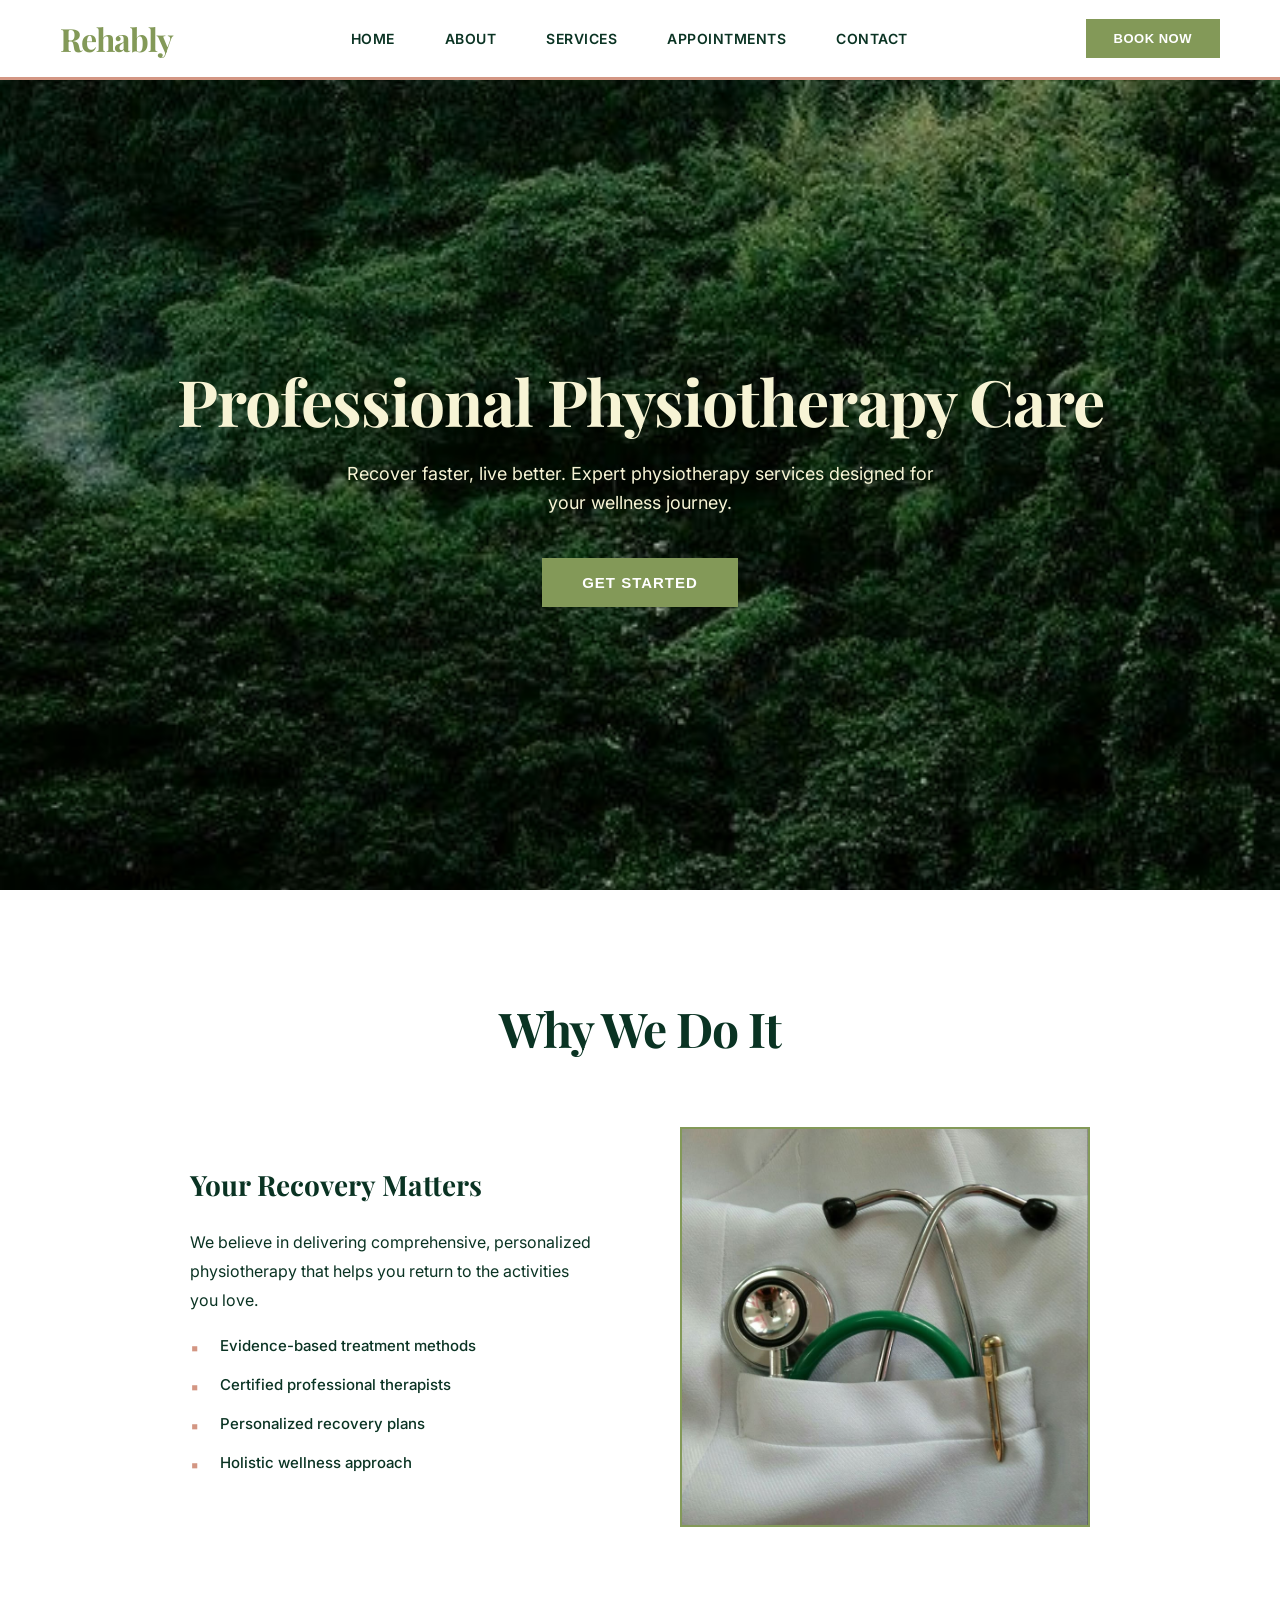
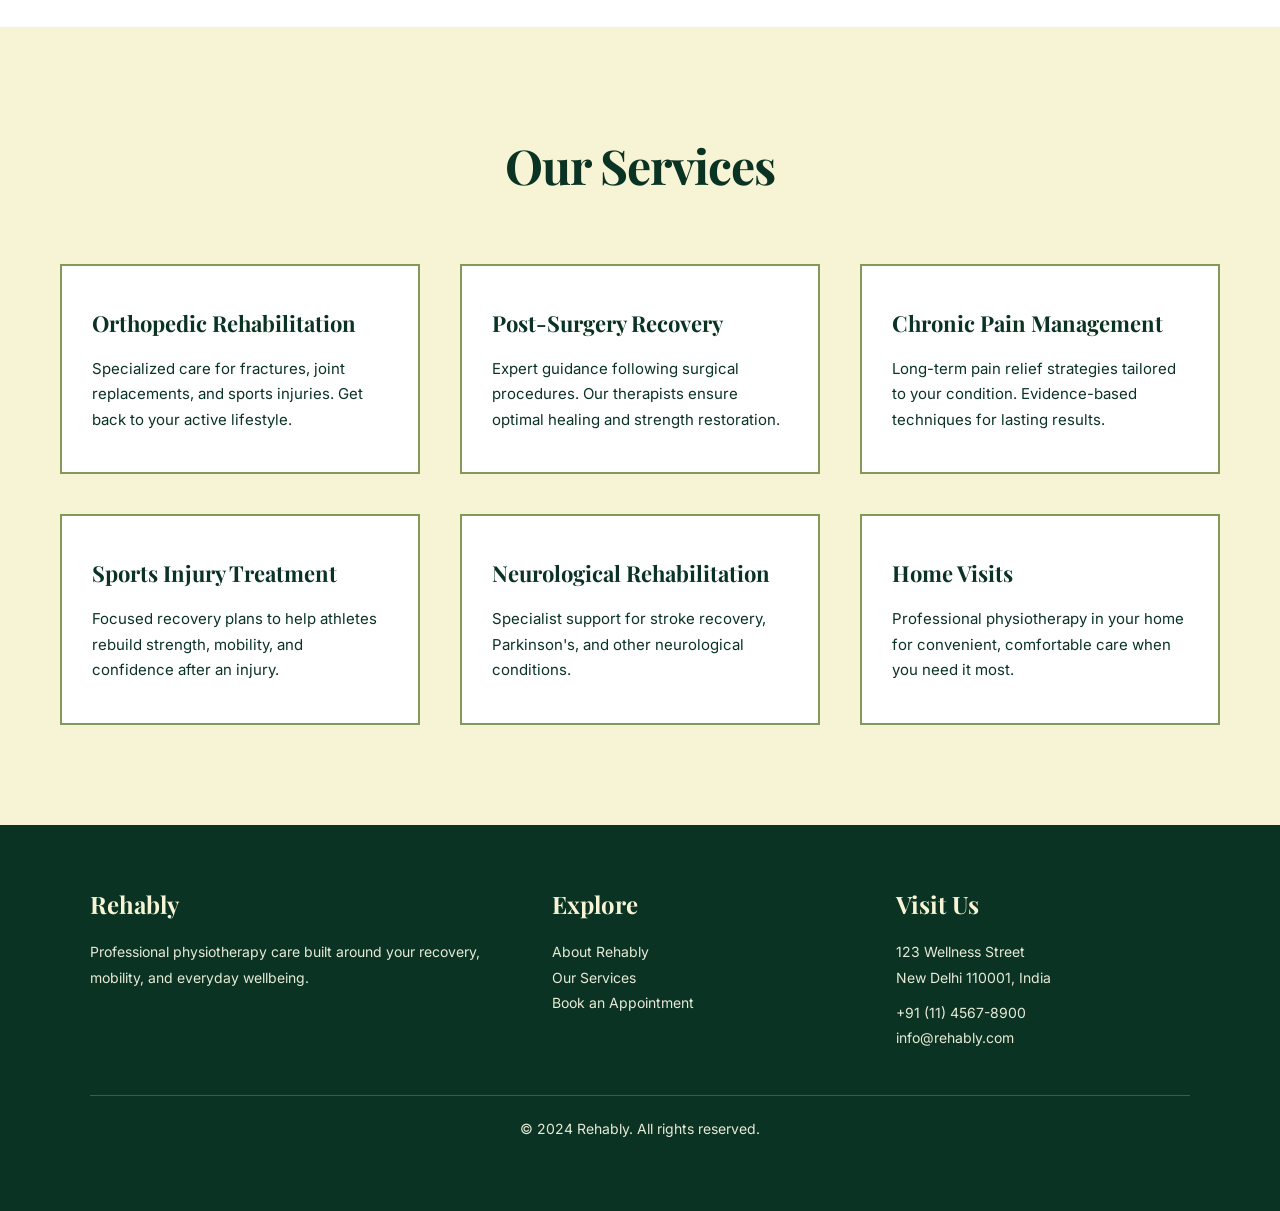
==== index.html @ 521dda72 "first commit" ====
<!DOCTYPE html>
<html lang="en">
<head>
    <meta charset="UTF-8">
    <meta name="viewport" content="width=device-width, initial-scale=1.0">
    <title>Rehably - Professional Physiotherapy</title>
    <link href="https://fonts.googleapis.com/css2?family=Playfair+Display:wght@700&family=Inter:wght@400;600&display=swap" rel="stylesheet">
    <style>
        * {
            margin: 0;
            padding: 0;
            box-sizing: border-box;
        }

        :root {
            --primary: #839958;
            --secondary: #d39683;
            --text: #0a3323;
            --bg: #f7f4d5;
            --white: #ffffff;
        }

        body {
            font-family: 'Inter', sans-serif;
            color: var(--text);
            background: var(--white);
            line-height: 1.6;
        }

        /* NAVBAR */
        .navbar {
            height: 80px;
            display: flex;
            align-items: center;
            justify-content: space-between;
            padding: 0 60px;
            background: var(--white);
            position: relative;
            border-bottom: 3px solid var(--secondary);
        }

        .logo {
            font-family: 'Playfair Display', serif;
            font-size: 32px;
            font-weight: 700;
            color: var(--primary);
            letter-spacing: -1px;
        }

        .nav-links {
            display: flex;
            gap: 50px;
            list-style: none;
        }

        .nav-links a {
            text-decoration: none;
            color: var(--text);
            font-size: 14px;
            font-weight: 600;
            letter-spacing: 0.5px;
            transition: color 0.3s ease;
            text-transform: uppercase;
        }

        .nav-links a:hover {
            color: var(--primary);
        }

        .nav-btn {
            background: var(--primary);
            color: var(--white);
            border: none;
            padding: 12px 28px;
            font-size: 13px;
            font-weight: 600;
            letter-spacing: 0.5px;
            cursor: pointer;
            transition: background 0.3s ease;
            text-transform: uppercase;
        }

        .nav-btn:hover {
            background: #6b8045;
        }

        /* HERO SECTION */
        .hero {
            height: 90vh;
            background: url('image.jpg') center/cover no-repeat;
            display: flex;
            align-items: center;
            justify-content: center;
            text-align: center;
            padding: 0 60px;
        }

        .hero-content h1 {
            font-family: 'Playfair Display', serif;
            font-size: 64px;
            color: var(--bg);
            margin-bottom: 20px;
            font-weight: 700;
            line-height: 1.2;
            letter-spacing: -1px;
        }

        .hero-content p {
            font-size: 18px;
            color: var(--bg);
            margin-bottom: 40px;
            max-width: 600px;
            margin-left: auto;
            margin-right: auto;
            font-weight: 400;
        }

        .hero-btn {
            background: var(--primary);
            color: var(--white);
            border: none;
            padding: 16px 40px;
            font-size: 15px;
            font-weight: 600;
            cursor: pointer;
            transition: background 0.3s ease;
            text-transform: uppercase;
            letter-spacing: 1px;
        }

        .hero-btn:hover {
            background: #6b8045;
        }

        /* WHY WE DO IT */
        .why-section {
            padding: 100px 60px;
            background: var(--white);
        }

        .section-title {
            font-family: 'Playfair Display', serif;
            font-size: 48px;
            color: var(--text);
            margin-bottom: 60px;
            text-align: center;
            font-weight: 700;
            letter-spacing: -1px;
        }

        .why-content {
            max-width: 900px;
            margin: 0 auto;
            display: grid;
            grid-template-columns: 1fr 1fr;
            gap: 80px;
            align-items: center;
        }

        .why-text h3 {
            font-size: 28px;
            color: var(--text);
            margin-bottom: 20px;
            font-weight: 700;
            font-family: 'Playfair Display', serif;
        }

        .why-text p {
            font-size: 16px;
            color: var(--text);
            margin-bottom: 20px;
            line-height: 1.8;
        }

        .why-benefits {
            list-style: none;
        }

        .why-benefits li {
            font-size: 15px;
            color: var(--text);
            margin-bottom: 15px;
            padding-left: 30px;
            position: relative;
            font-weight: 500;
        }

        .why-benefits li:before {
            content: "▪";
            position: absolute;
            left: 0;
            color: var(--secondary);
            font-size: 18px;
        }

        .why-image {
            width: 100%;
            height: 400px;
            background: url('image2.jpg') center/cover no-repeat;
            border: 2px solid var(--primary);
        }

        /* SERVICES SECTION */
        .services-section {
            padding: 100px 60px;
            background: var(--bg);
        }

        .services-grid {
            max-width: 1200px;
            margin: 0 auto;
            display: grid;
            grid-template-columns: repeat(3, 1fr);
            gap: 40px;
        }

        .service-card {
            background: var(--white);
            padding: 40px 30px;
            border: 2px solid var(--primary);
            transition: all 0.3s ease;
        }

        .service-card:hover {
            background: var(--primary);
            color: var(--white);
            transform: translateY(-5px);
        }

        .service-card h3 {
            font-family: 'Playfair Display', serif;
            font-size: 22px;
            margin-bottom: 15px;
            font-weight: 700;
            color: var(--text);
        }

        .service-card p {
            font-size: 15px;
            line-height: 1.7;
        }

        .service-card:hover h3,
        .service-card:hover p {
            color: var(--white);
        }

        /* FOOTER */
        .footer {
            padding: 60px;
            background: var(--text);
            color: var(--white);
        }

        .footer-content {
            max-width: 1100px;
            margin: 0 auto;
            display: grid;
            grid-template-columns: 1.4fr 1fr 1fr;
            gap: 50px;
            text-align: left;
        }

        .footer h3 {
            font-family: 'Playfair Display', serif;
            font-size: 24px;
            color: var(--bg);
            margin-bottom: 16px;
        }

        .footer p,
        .footer a {
            font-size: 14px;
            color: #e7ead6;
            line-height: 1.8;
        }

        .footer a {
            display: block;
            text-decoration: none;
        }

        .footer a:hover {
            color: var(--secondary);
        }

        .footer-bottom {
            max-width: 1100px;
            margin: 35px auto 0;
            padding-top: 20px;
            border-top: 1px solid rgba(255, 255, 255, 0.2);
            text-align: center;
        }

        .footer p {
            font-size: 14px;
            margin-bottom: 10px;
        }

        /* RESPONSIVE */
        @media (max-width: 768px) {
            .navbar {
                padding: 0 30px;
                height: 60px;
            }

            .logo {
                font-size: 24px;
            }

            .nav-links {
                gap: 20px;
            }

            .hero-content h1 {
                font-size: 42px;
            }

            .hero-content p {
                font-size: 16px;
            }

            .why-content {
                grid-template-columns: 1fr;
                gap: 40px;
            }

            .services-grid {
                grid-template-columns: 1fr;
                padding: 30px;
            }

            .footer-content {
                grid-template-columns: 1fr;
                gap: 25px;
            }
        }
    </style>
</head>
<body>

    <!-- NAVBAR -->
    <nav class="navbar">
        <div class="logo">Rehably</div>
        <ul class="nav-links">
            <li><a href="index.html">Home</a></li>
            <li><a href="about.html">About</a></li>
            <li><a href="services.html">Services</a></li>
            <li><a href="appointments.html">Appointments</a></li>
            <li><a href="contact.html">Contact</a></li>
        </ul>
        <button class="nav-btn">Book Now</button>
    </nav>

    <!-- HERO SECTION -->
    <section class="hero">
        <div class="hero-content">
            <h1>Professional Physiotherapy Care</h1>
            <p>Recover faster, live better. Expert physiotherapy services designed for your wellness journey.</p>
            <button class="hero-btn">Get Started</button>
        </div>
    </section>

    <!-- WHY WE DO IT SECTION -->
    <section class="why-section">
        <h2 class="section-title">Why We Do It</h2>
        <div class="why-content">
            <div class="why-text">
                <h3>Your Recovery Matters</h3>
                <p>We believe in delivering comprehensive, personalized physiotherapy that helps you return to the activities you love.</p>
                <ul class="why-benefits">
                    <li>Evidence-based treatment methods</li>
                    <li>Certified professional therapists</li>
                    <li>Personalized recovery plans</li>
                    <li>Holistic wellness approach</li>
                </ul>
            </div>
            <div class="why-image"></div>
        </div>
    </section>

    <!-- SERVICES SECTION -->
    <section class="services-section">
        <h2 class="section-title">Our Services</h2>
        <div class="services-grid">
            <div class="service-card">
                <h3>Orthopedic Rehabilitation</h3>
                <p>Specialized care for fractures, joint replacements, and sports injuries. Get back to your active lifestyle.</p>
            </div>
            <div class="service-card">
                <h3>Post-Surgery Recovery</h3>
                <p>Expert guidance following surgical procedures. Our therapists ensure optimal healing and strength restoration.</p>
            </div>
            <div class="service-card">
                <h3>Chronic Pain Management</h3>
                <p>Long-term pain relief strategies tailored to your condition. Evidence-based techniques for lasting results.</p>
            </div>
            <div class="service-card">
                <h3>Sports Injury Treatment</h3>
                <p>Focused recovery plans to help athletes rebuild strength, mobility, and confidence after an injury.</p>
            </div>
            <div class="service-card">
                <h3>Neurological Rehabilitation</h3>
                <p>Specialist support for stroke recovery, Parkinson's, and other neurological conditions.</p>
            </div>
            <div class="service-card">
                <h3>Home Visits</h3>
                <p>Professional physiotherapy in your home for convenient, comfortable care when you need it most.</p>
            </div>
        </div>
    </section>

    <!-- FOOTER -->
    <footer class="footer">
        <div class="footer-content">
            <div>
                <h3>Rehably</h3>
                <p>Professional physiotherapy care built around your recovery, mobility, and everyday wellbeing.</p>
            </div>
            <div>
                <h3>Explore</h3>
                <a href="about.html">About Rehably</a>
                <a href="services.html">Our Services</a>
                <a href="appointments.html">Book an Appointment</a>
            </div>
            <div>
                <h3>Visit Us</h3>
                <p>123 Wellness Street<br>New Delhi 110001, India</p>
                <p>+91 (11) 4567-8900<br>info@rehably.com</p>
            </div>
        </div>
        <div class="footer-bottom">
            <p>&copy; 2024 Rehably. All rights reserved.</p>
        </div>
    </footer>

</body>
</html>
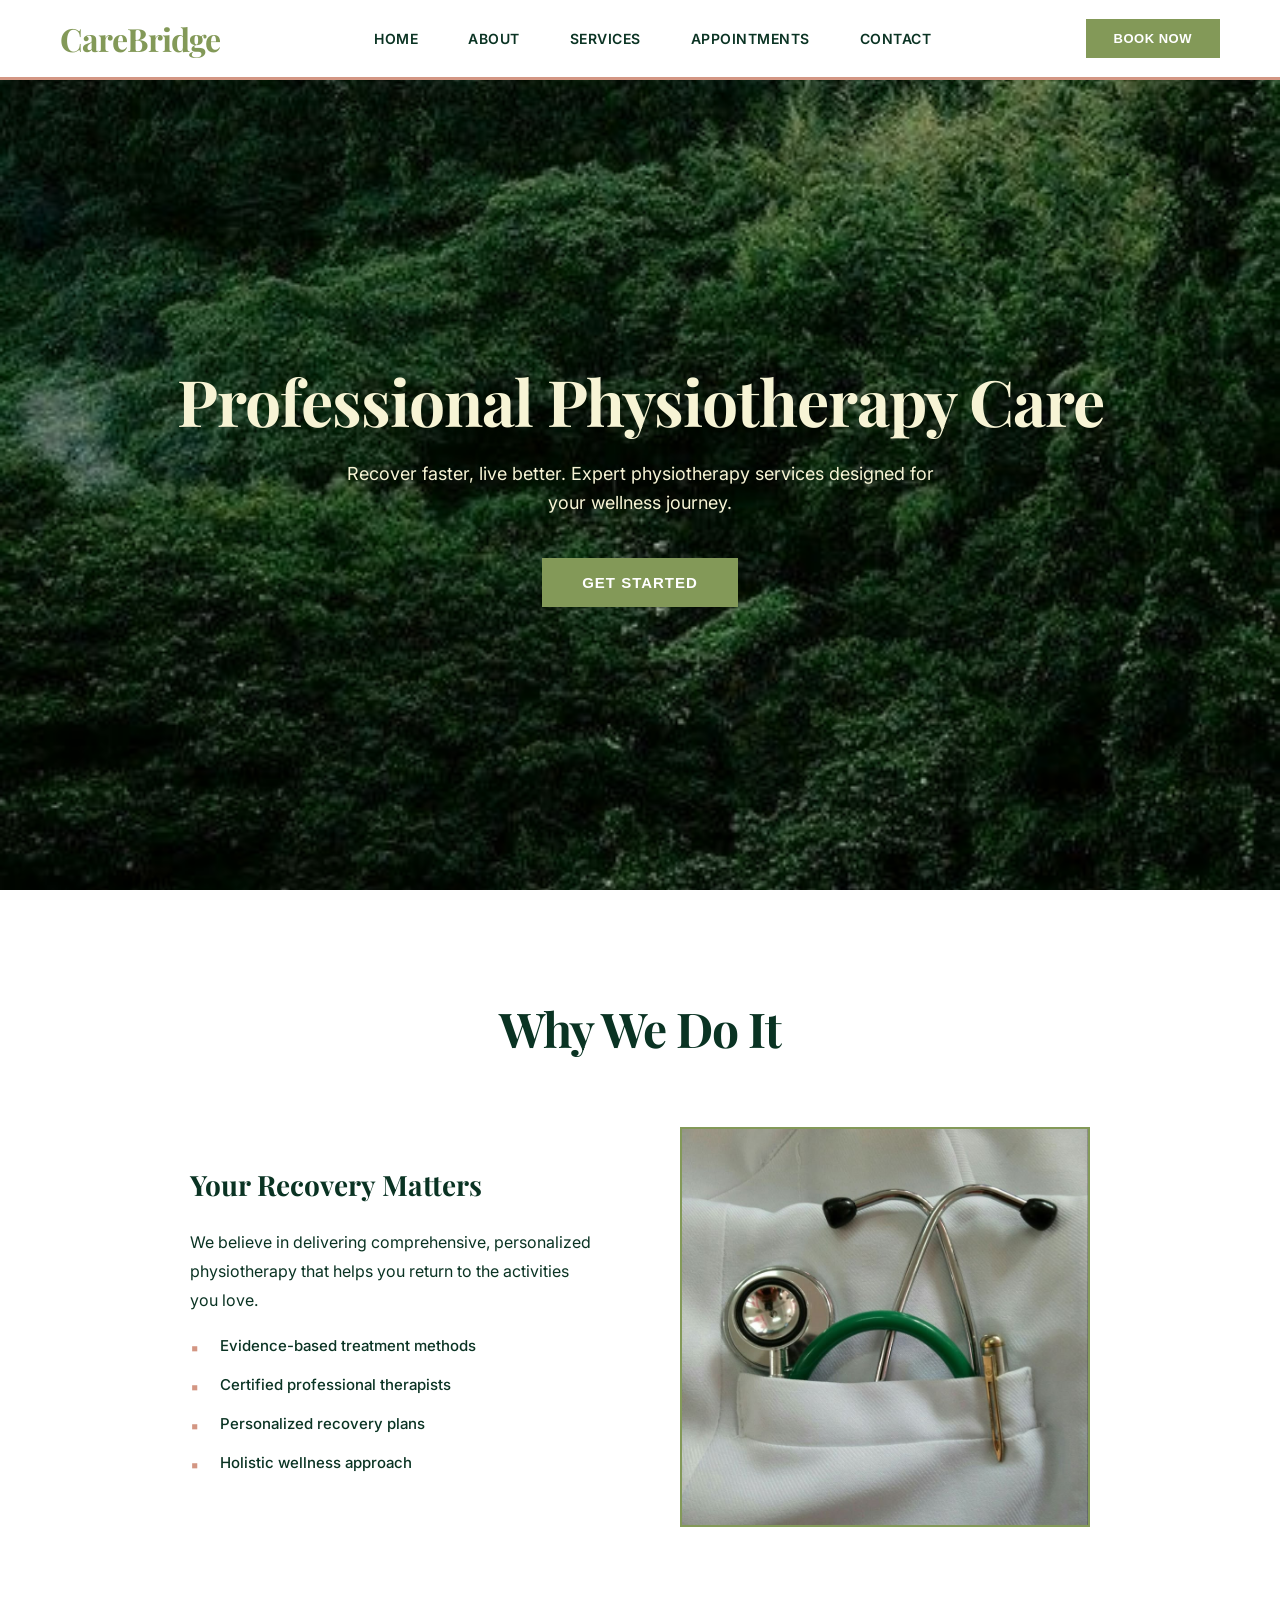
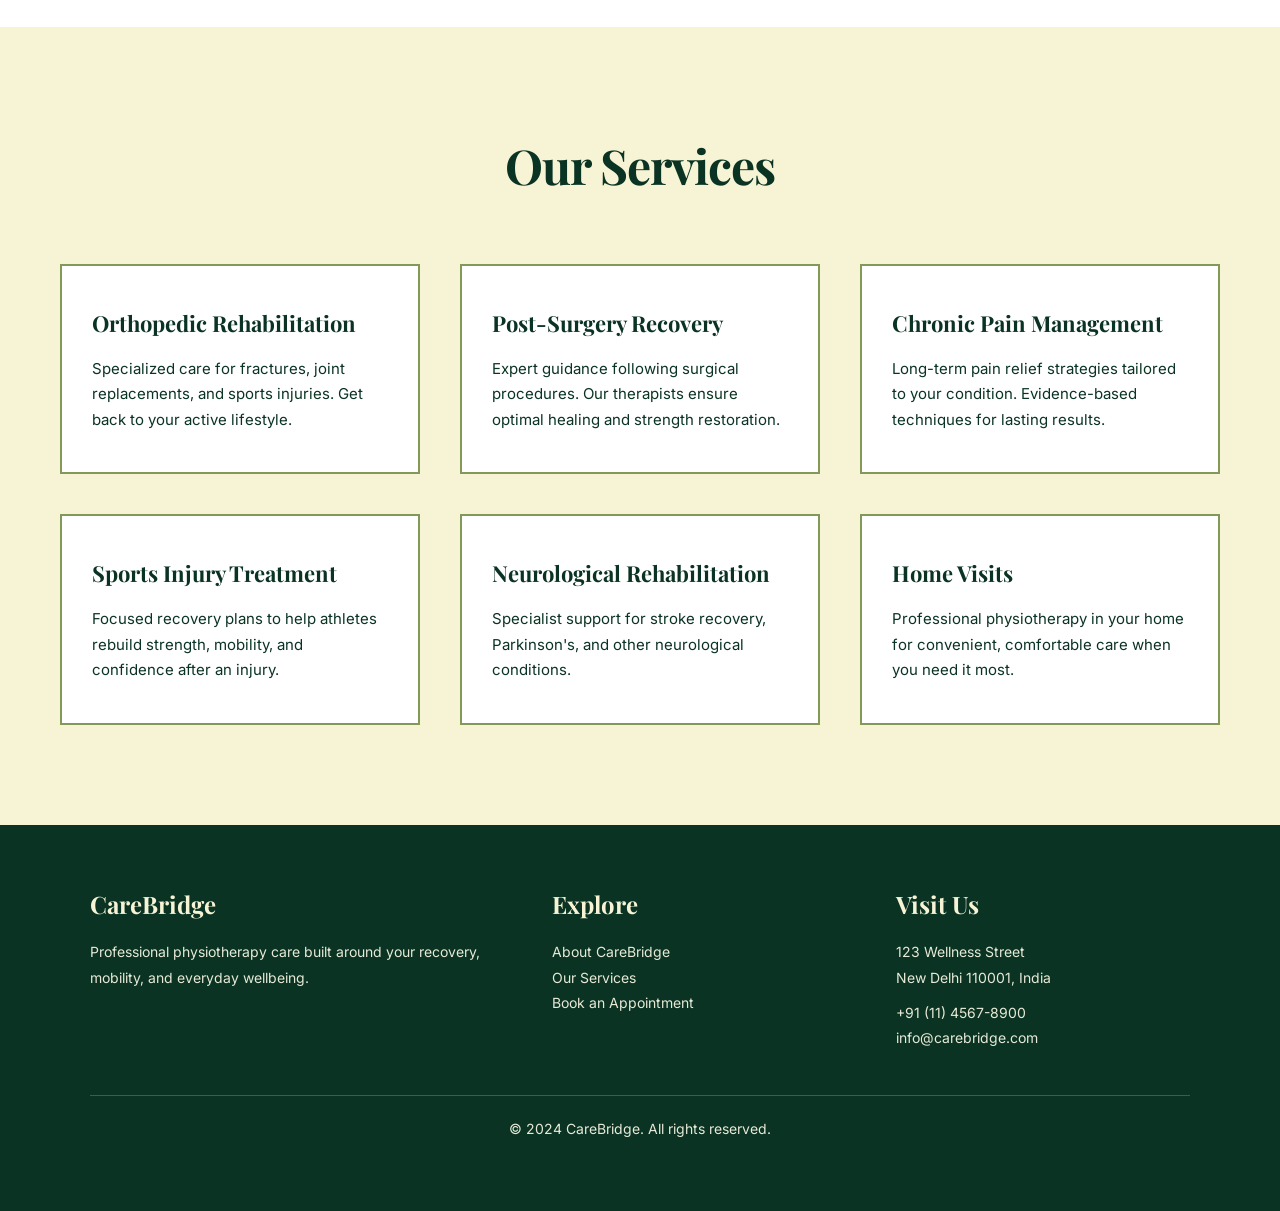
==== commit b6aec182: "corrected name" ====
--- a/index.html
+++ b/index.html
@@ -3,7 +3,7 @@
 <head>
     <meta charset="UTF-8">
     <meta name="viewport" content="width=device-width, initial-scale=1.0">
-    <title>Rehably - Professional Physiotherapy</title>
+    <title>CareBridge - Professional Physiotherapy</title>
     <link href="https://fonts.googleapis.com/css2?family=Playfair+Display:wght@700&family=Inter:wght@400;600&display=swap" rel="stylesheet">
     <style>
         * {
@@ -341,7 +341,7 @@
 
     <!-- NAVBAR -->
     <nav class="navbar">
-        <div class="logo">Rehably</div>
+        <div class="logo">CareBridge</div>
         <ul class="nav-links">
             <li><a href="index.html">Home</a></li>
             <li><a href="about.html">About</a></li>
@@ -414,23 +414,23 @@
     <footer class="footer">
         <div class="footer-content">
             <div>
-                <h3>Rehably</h3>
+                <h3>CareBridge</h3>
                 <p>Professional physiotherapy care built around your recovery, mobility, and everyday wellbeing.</p>
             </div>
             <div>
                 <h3>Explore</h3>
-                <a href="about.html">About Rehably</a>
+                <a href="about.html">About CareBridge</a>
                 <a href="services.html">Our Services</a>
                 <a href="appointments.html">Book an Appointment</a>
             </div>
             <div>
                 <h3>Visit Us</h3>
                 <p>123 Wellness Street<br>New Delhi 110001, India</p>
-                <p>+91 (11) 4567-8900<br>info@rehably.com</p>
+                <p>+91 (11) 4567-8900<br>info@carebridge.com</p>
             </div>
         </div>
         <div class="footer-bottom">
-            <p>&copy; 2024 Rehably. All rights reserved.</p>
+            <p>&copy; 2024 CareBridge. All rights reserved.</p>
         </div>
     </footer>
 
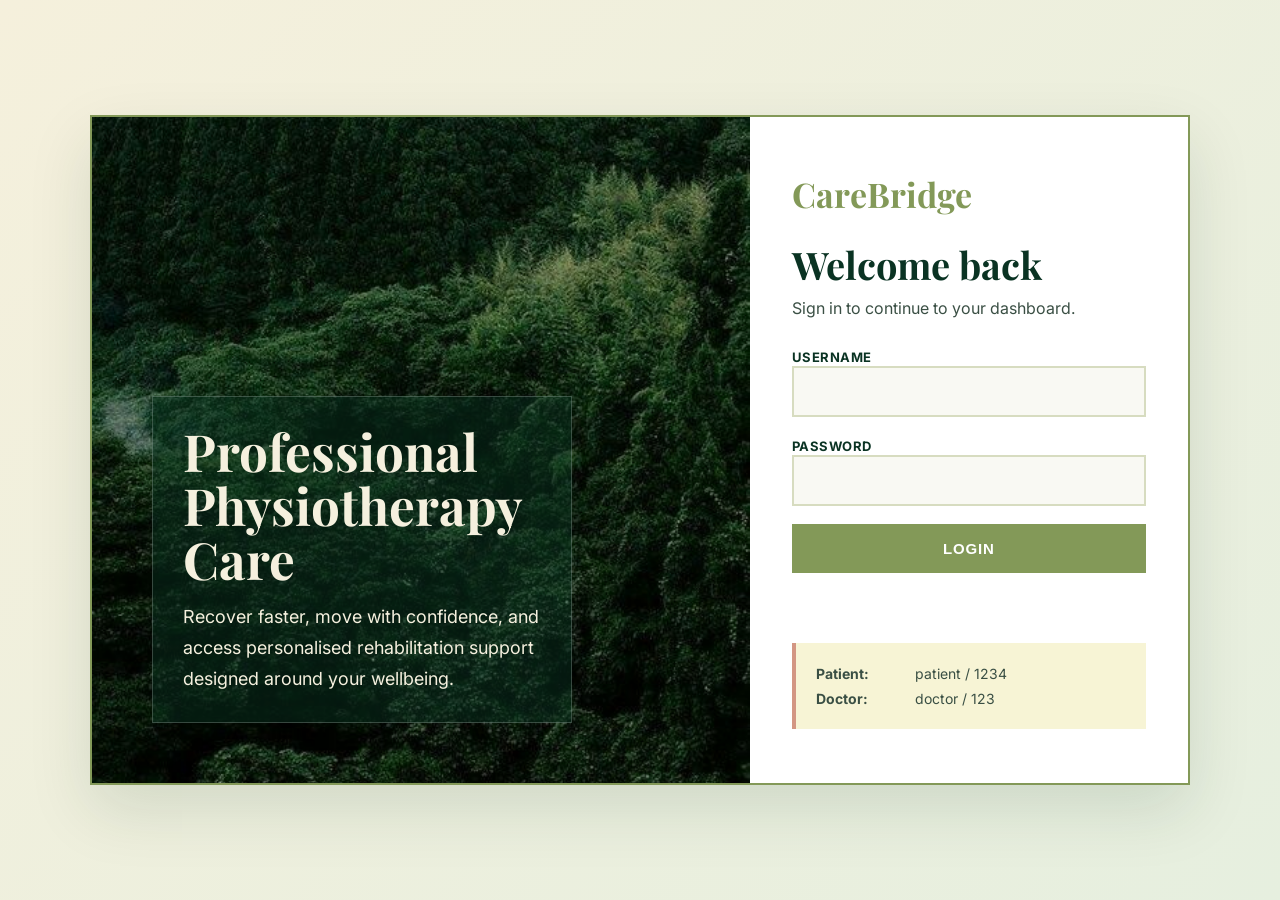
==== commit 032da6ca: "last pls omg" ====
--- a/index.html
+++ b/index.html
@@ -3,436 +3,109 @@
 <head>
     <meta charset="UTF-8">
     <meta name="viewport" content="width=device-width, initial-scale=1.0">
-    <title>CareBridge - Professional Physiotherapy</title>
-    <link href="https://fonts.googleapis.com/css2?family=Playfair+Display:wght@700&family=Inter:wght@400;600&display=swap" rel="stylesheet">
+    <title>CareBridge Login</title>
+    <link href="https://fonts.googleapis.com/css2?family=Playfair+Display:wght@700&family=Inter:wght@400;600;700&display=swap" rel="stylesheet">
     <style>
-        * {
-            margin: 0;
-            padding: 0;
-            box-sizing: border-box;
-        }
-
-        :root {
-            --primary: #839958;
-            --secondary: #d39683;
-            --text: #0a3323;
-            --bg: #f7f4d5;
-            --white: #ffffff;
-        }
-
-        body {
-            font-family: 'Inter', sans-serif;
-            color: var(--text);
-            background: var(--white);
-            line-height: 1.6;
-        }
-
-        /* NAVBAR */
-        .navbar {
-            height: 80px;
-            display: flex;
-            align-items: center;
-            justify-content: space-between;
-            padding: 0 60px;
-            background: var(--white);
-            position: relative;
-            border-bottom: 3px solid var(--secondary);
-        }
-
-        .logo {
-            font-family: 'Playfair Display', serif;
-            font-size: 32px;
-            font-weight: 700;
-            color: var(--primary);
-            letter-spacing: -1px;
-        }
-
-        .nav-links {
-            display: flex;
-            gap: 50px;
-            list-style: none;
-        }
-
-        .nav-links a {
-            text-decoration: none;
-            color: var(--text);
-            font-size: 14px;
-            font-weight: 600;
-            letter-spacing: 0.5px;
-            transition: color 0.3s ease;
-            text-transform: uppercase;
-        }
-
-        .nav-links a:hover {
-            color: var(--primary);
-        }
-
-        .nav-btn {
-            background: var(--primary);
-            color: var(--white);
-            border: none;
-            padding: 12px 28px;
-            font-size: 13px;
-            font-weight: 600;
-            letter-spacing: 0.5px;
-            cursor: pointer;
-            transition: background 0.3s ease;
-            text-transform: uppercase;
-        }
-
-        .nav-btn:hover {
-            background: #6b8045;
-        }
-
-        /* HERO SECTION */
-        .hero {
-            height: 90vh;
-            background: url('image.jpg') center/cover no-repeat;
-            display: flex;
-            align-items: center;
-            justify-content: center;
-            text-align: center;
-            padding: 0 60px;
-        }
-
-        .hero-content h1 {
-            font-family: 'Playfair Display', serif;
-            font-size: 64px;
-            color: var(--bg);
-            margin-bottom: 20px;
-            font-weight: 700;
-            line-height: 1.2;
-            letter-spacing: -1px;
-        }
-
-        .hero-content p {
-            font-size: 18px;
-            color: var(--bg);
-            margin-bottom: 40px;
-            max-width: 600px;
-            margin-left: auto;
-            margin-right: auto;
-            font-weight: 400;
-        }
-
-        .hero-btn {
-            background: var(--primary);
-            color: var(--white);
-            border: none;
-            padding: 16px 40px;
-            font-size: 15px;
-            font-weight: 600;
-            cursor: pointer;
-            transition: background 0.3s ease;
-            text-transform: uppercase;
-            letter-spacing: 1px;
-        }
-
-        .hero-btn:hover {
-            background: #6b8045;
-        }
-
-        /* WHY WE DO IT */
-        .why-section {
-            padding: 100px 60px;
-            background: var(--white);
-        }
-
-        .section-title {
-            font-family: 'Playfair Display', serif;
-            font-size: 48px;
-            color: var(--text);
-            margin-bottom: 60px;
-            text-align: center;
-            font-weight: 700;
-            letter-spacing: -1px;
-        }
-
-        .why-content {
-            max-width: 900px;
-            margin: 0 auto;
-            display: grid;
-            grid-template-columns: 1fr 1fr;
-            gap: 80px;
-            align-items: center;
-        }
-
-        .why-text h3 {
-            font-size: 28px;
-            color: var(--text);
-            margin-bottom: 20px;
-            font-weight: 700;
-            font-family: 'Playfair Display', serif;
-        }
-
-        .why-text p {
-            font-size: 16px;
-            color: var(--text);
-            margin-bottom: 20px;
-            line-height: 1.8;
-        }
-
-        .why-benefits {
-            list-style: none;
-        }
-
-        .why-benefits li {
-            font-size: 15px;
-            color: var(--text);
-            margin-bottom: 15px;
-            padding-left: 30px;
-            position: relative;
-            font-weight: 500;
-        }
-
-        .why-benefits li:before {
-            content: "▪";
-            position: absolute;
-            left: 0;
-            color: var(--secondary);
-            font-size: 18px;
-        }
-
-        .why-image {
-            width: 100%;
-            height: 400px;
-            background: url('image2.jpg') center/cover no-repeat;
-            border: 2px solid var(--primary);
-        }
-
-        /* SERVICES SECTION */
-        .services-section {
-            padding: 100px 60px;
-            background: var(--bg);
-        }
-
-        .services-grid {
-            max-width: 1200px;
-            margin: 0 auto;
-            display: grid;
-            grid-template-columns: repeat(3, 1fr);
-            gap: 40px;
-        }
-
-        .service-card {
-            background: var(--white);
-            padding: 40px 30px;
-            border: 2px solid var(--primary);
-            transition: all 0.3s ease;
-        }
-
-        .service-card:hover {
-            background: var(--primary);
-            color: var(--white);
-            transform: translateY(-5px);
-        }
-
-        .service-card h3 {
-            font-family: 'Playfair Display', serif;
-            font-size: 22px;
-            margin-bottom: 15px;
-            font-weight: 700;
-            color: var(--text);
-        }
-
-        .service-card p {
-            font-size: 15px;
-            line-height: 1.7;
-        }
-
-        .service-card:hover h3,
-        .service-card:hover p {
-            color: var(--white);
-        }
-
-        /* FOOTER */
-        .footer {
-            padding: 60px;
-            background: var(--text);
-            color: var(--white);
-        }
-
-        .footer-content {
-            max-width: 1100px;
-            margin: 0 auto;
-            display: grid;
-            grid-template-columns: 1.4fr 1fr 1fr;
-            gap: 50px;
-            text-align: left;
-        }
-
-        .footer h3 {
-            font-family: 'Playfair Display', serif;
-            font-size: 24px;
-            color: var(--bg);
-            margin-bottom: 16px;
-        }
-
-        .footer p,
-        .footer a {
-            font-size: 14px;
-            color: #e7ead6;
-            line-height: 1.8;
-        }
-
-        .footer a {
-            display: block;
-            text-decoration: none;
-        }
-
-        .footer a:hover {
-            color: var(--secondary);
-        }
-
-        .footer-bottom {
-            max-width: 1100px;
-            margin: 35px auto 0;
-            padding-top: 20px;
-            border-top: 1px solid rgba(255, 255, 255, 0.2);
-            text-align: center;
-        }
-
-        .footer p {
-            font-size: 14px;
-            margin-bottom: 10px;
-        }
-
-        /* RESPONSIVE */
-        @media (max-width: 768px) {
-            .navbar {
-                padding: 0 30px;
-                height: 60px;
-            }
-
-            .logo {
-                font-size: 24px;
-            }
-
-            .nav-links {
-                gap: 20px;
-            }
-
-            .hero-content h1 {
-                font-size: 42px;
-            }
-
-            .hero-content p {
-                font-size: 16px;
-            }
-
-            .why-content {
-                grid-template-columns: 1fr;
-                gap: 40px;
-            }
-
-            .services-grid {
-                grid-template-columns: 1fr;
-                padding: 30px;
-            }
-
-            .footer-content {
-                grid-template-columns: 1fr;
-                gap: 25px;
-            }
-        }
+        * { box-sizing: border-box; margin: 0; padding: 0; }
+        :root { --primary: #839958; --secondary: #d39683; --text: #0a3323; --bg: #f7f4d5; --white: #ffffff; }
+        body { font-family: 'Inter', sans-serif; background: linear-gradient(135deg, #f5f0dc 0%, #e6efdf 100%); color: var(--text); min-height: 100vh; display: grid; place-items: center; }
+        .login-shell { width: min(1100px, 92vw); display: grid; grid-template-columns: 1.2fr 0.8fr; background: rgba(255,255,255,0.72); border: 2px solid var(--primary); box-shadow: 0 25px 60px rgba(10,51,35,0.12); overflow: hidden; }
+        .login-visual { min-height: 620px; background: url('image.jpg') center/cover no-repeat; position: relative; padding: 60px; display: flex; align-items: flex-end; }
+        .login-overlay { background: rgba(10, 51, 35, 0.45); padding: 28px 30px; max-width: 420px; color: #f5f0de; border: 1px solid rgba(255,255,255,0.2); }
+        .login-overlay h1 { font-family: 'Playfair Display', serif; font-size: clamp(42px, 4vw, 62px); line-height: 1.05; margin-bottom: 16px; }
+        .login-overlay p { font-size: 18px; line-height: 1.7; }
+        .login-card { background: var(--white); padding: 54px 42px; display: flex; flex-direction: column; justify-content: center; }
+        .logo { font-family: 'Playfair Display', serif; font-size: 34px; color: var(--primary); font-weight: 700; margin-bottom: 22px; }
+        .login-card h2 { font-family: 'Playfair Display', serif; font-size: 38px; margin-bottom: 8px; }
+        .login-card p { color: #3a4f44; margin-bottom: 28px; }
+        form { display: grid; gap: 18px; }
+        label { font-size: 13px; font-weight: 700; letter-spacing: 0.5px; text-transform: uppercase; color: var(--text); }
+        input { width: 100%; padding: 15px 16px; border: 2px solid #d7dcc0; background: #f9f9f3; font-size: 15px; color: var(--text); outline: none; }
+        input:focus { border-color: var(--primary); box-shadow: 0 0 0 3px rgba(131,153,88,0.18); }
+        button { border: none; background: var(--primary); color: var(--white); padding: 16px 20px; font-size: 15px; font-weight: 700; letter-spacing: 0.8px; text-transform: uppercase; cursor: pointer; transition: background 0.2s ease; }
+        button:hover { background: #6b8045; }
+        .error-message { min-height: 24px; color: #9f2f2f; font-size: 14px; font-weight: 600; }
+        .demo-box { margin-top: 28px; padding: 18px 20px; background: var(--bg); border-left: 4px solid var(--secondary); }
+        .demo-box strong { display: inline-block; min-width: 95px; }
+        .demo-box p { margin: 0; line-height: 1.8; font-size: 14px; }
+        @media (max-width: 860px) { .login-shell { grid-template-columns: 1fr; } .login-visual { min-height: 360px; } .login-card { padding: 42px 28px; } }
     </style>
 </head>
 <body>
+    <main class="login-shell">
+        <section class="login-visual">
+            <div class="login-overlay">
+                <h1>Professional Physiotherapy Care</h1>
+                <p>Recover faster, move with confidence, and access personalised rehabilitation support designed around your wellbeing.</p>
+            </div>
+        </section>
+        <section class="login-card">
+            <div class="logo">CareBridge</div>
+            <h2>Welcome back</h2>
+            <p>Sign in to continue to your dashboard.</p>
+            <form id="loginForm">
+                <div>
+                    <label for="username">Username</label>
+                    <input id="username" name="username" type="text" autocomplete="username" required>
+                </div>
+                <div>
+                    <label for="password">Password</label>
+                    <input id="password" name="password" type="password" autocomplete="current-password" required>
+                </div>
+                <button type="submit">Login</button>
+                <div id="errorMessage" class="error-message" aria-live="polite"></div>
+            </form>
+            <div class="demo-box">
+                <p><strong>Patient:</strong> patient / 1234</p>
+                <p><strong>Doctor:</strong> doctor / 123</p>
+            </div>
+        </section>
+    </main>
+    <script>
+        const loginForm = document.getElementById('loginForm');
+        const errorMessage = document.getElementById('errorMessage');
 
-    <!-- NAVBAR -->
-    <nav class="navbar">
-        <div class="logo">CareBridge</div>
-        <ul class="nav-links">
-            <li><a href="index.html">Home</a></li>
-            <li><a href="about.html">About</a></li>
-            <li><a href="services.html">Services</a></li>
-            <li><a href="appointments.html">Appointments</a></li>
-            <li><a href="contact.html">Contact</a></li>
-        </ul>
-        <button class="nav-btn">Book Now</button>
-    </nav>
+        async function redirectIfLoggedIn() {
+            try {
+                const response = await fetch('/api/auth/me', { credentials: 'include' });
+                if (response.ok) {
+                    const user = await response.json();
+                    window.location.href = user.dashboard === 'patient-home.html' ? 'patient-home.html' : 'doctor-dashboard.html';
+                }
+            } catch (err) {
+                errorMessage.textContent = 'Cannot reach the sign-in service. Please start the backend and try again.';
+            }
+        }
 
-    <!-- HERO SECTION -->
-    <section class="hero">
-        <div class="hero-content">
-            <h1>Professional Physiotherapy Care</h1>
-            <p>Recover faster, live better. Expert physiotherapy services designed for your wellness journey.</p>
-            <button class="hero-btn">Get Started</button>
-        </div>
-    </section>
+        loginForm.addEventListener('submit', async (event) => {
+            event.preventDefault();
+            errorMessage.textContent = '';
+            const submitButton = loginForm.querySelector('button[type="submit"]');
+            submitButton.disabled = true;
+            const username = document.getElementById('username').value.trim();
+            const password = document.getElementById('password').value;
 
-    <!-- WHY WE DO IT SECTION -->
-    <section class="why-section">
-        <h2 class="section-title">Why We Do It</h2>
-        <div class="why-content">
-            <div class="why-text">
-                <h3>Your Recovery Matters</h3>
-                <p>We believe in delivering comprehensive, personalized physiotherapy that helps you return to the activities you love.</p>
-                <ul class="why-benefits">
-                    <li>Evidence-based treatment methods</li>
-                    <li>Certified professional therapists</li>
-                    <li>Personalized recovery plans</li>
-                    <li>Holistic wellness approach</li>
-                </ul>
-            </div>
-            <div class="why-image"></div>
-        </div>
-    </section>
+            try {
+                const response = await fetch('/api/auth/login', {
+                    method: 'POST',
+                    credentials: 'include',
+                    headers: { 'Content-Type': 'application/json' },
+                    body: JSON.stringify({ username, password })
+                });
+                if (!response.ok) {
+                    errorMessage.textContent = 'Incorrect username or password. Please try again.';
+                    return;
+                }
+                const user = await response.json();
+                window.location.href = user.dashboard === 'patient-home.html' ? 'patient-home.html' : 'doctor-dashboard.html';
+            } catch (err) {
+                errorMessage.textContent = 'Cannot reach the sign-in service. Please start the backend and try again.';
+            } finally {
+                submitButton.disabled = false;
+            }
+        });
 
-    <!-- SERVICES SECTION -->
-    <section class="services-section">
-        <h2 class="section-title">Our Services</h2>
-        <div class="services-grid">
-            <div class="service-card">
-                <h3>Orthopedic Rehabilitation</h3>
-                <p>Specialized care for fractures, joint replacements, and sports injuries. Get back to your active lifestyle.</p>
-            </div>
-            <div class="service-card">
-                <h3>Post-Surgery Recovery</h3>
-                <p>Expert guidance following surgical procedures. Our therapists ensure optimal healing and strength restoration.</p>
-            </div>
-            <div class="service-card">
-                <h3>Chronic Pain Management</h3>
-                <p>Long-term pain relief strategies tailored to your condition. Evidence-based techniques for lasting results.</p>
-            </div>
-            <div class="service-card">
-                <h3>Sports Injury Treatment</h3>
-                <p>Focused recovery plans to help athletes rebuild strength, mobility, and confidence after an injury.</p>
-            </div>
-            <div class="service-card">
-                <h3>Neurological Rehabilitation</h3>
-                <p>Specialist support for stroke recovery, Parkinson's, and other neurological conditions.</p>
-            </div>
-            <div class="service-card">
-                <h3>Home Visits</h3>
-                <p>Professional physiotherapy in your home for convenient, comfortable care when you need it most.</p>
-            </div>
-        </div>
-    </section>
-
-    <!-- FOOTER -->
-    <footer class="footer">
-        <div class="footer-content">
-            <div>
-                <h3>CareBridge</h3>
-                <p>Professional physiotherapy care built around your recovery, mobility, and everyday wellbeing.</p>
-            </div>
-            <div>
-                <h3>Explore</h3>
-                <a href="about.html">About CareBridge</a>
-                <a href="services.html">Our Services</a>
-                <a href="appointments.html">Book an Appointment</a>
-            </div>
-            <div>
-                <h3>Visit Us</h3>
-                <p>123 Wellness Street<br>New Delhi 110001, India</p>
-                <p>+91 (11) 4567-8900<br>info@carebridge.com</p>
-            </div>
-        </div>
-        <div class="footer-bottom">
-            <p>&copy; 2024 CareBridge. All rights reserved.</p>
-        </div>
-    </footer>
-
+        redirectIfLoggedIn();
+    </script>
 </body>
-</html>+</html>
